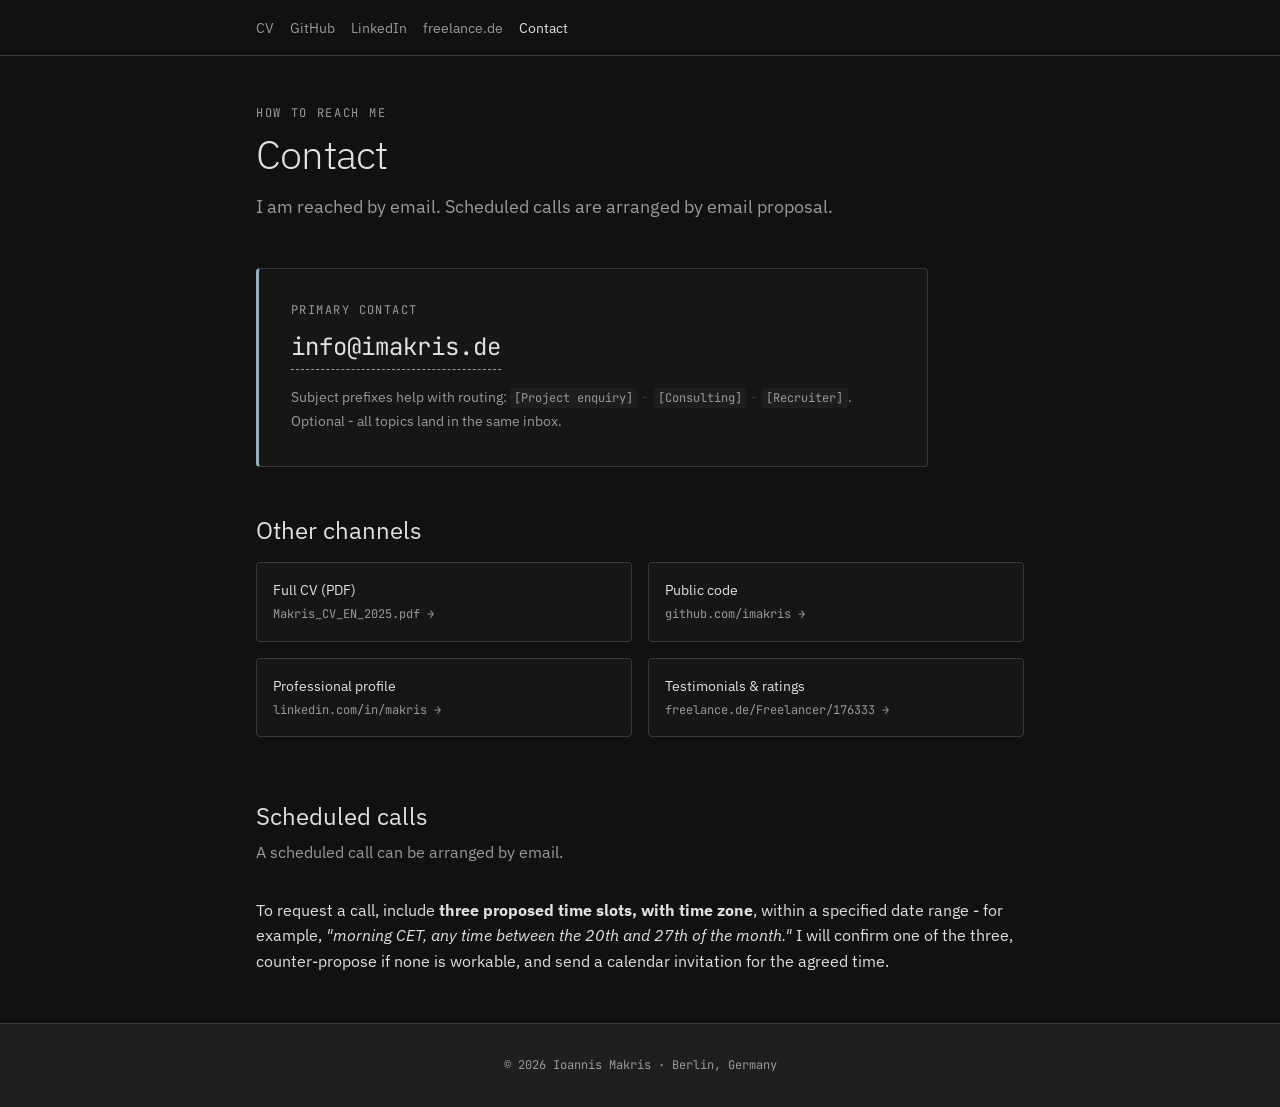
==== contact/index.html @ a661e5fc "Restyle site to match Varinomics design system; add contact page Adopt the Varinomics dark colour to" ====
<!doctype html>
<html lang="en" data-theme="dark">
<head>
    <meta charset="utf-8">
    <meta name="viewport" content="width=device-width, initial-scale=1">
    <meta name="color-scheme" content="dark">
    <title>Contact - Ioannis Makris</title>

    <meta name="description" content="Contact Ioannis Makris by email for software engineering and consulting enquiries. Based in Berlin, Germany; available for remote contracts.">
    <meta property="og:title" content="Contact - Ioannis Makris">
    <meta property="og:description" content="Contact Ioannis Makris by email for software engineering and consulting enquiries.">
    <meta property="og:type" content="website">
    <meta property="og:site_name" content="Ioannis Makris">

    <link rel="icon" type="image/svg+xml" href="data:image/svg+xml,%3Csvg xmlns='http://www.w3.org/2000/svg' viewBox='0 0 32 32'%3E%3Crect width='32' height='32' rx='4' fill='%23111' stroke='%233a3a3a' stroke-width='1.5' /%3E%3Ctext x='50%25' y='62%25' font-size='14' text-anchor='middle' fill='%236fa8c7' font-family='IBM Plex Sans, system-ui, sans-serif' font-weight='600'%3EIM%3C/text%3E%3C/svg%3E">

    <link rel="preconnect" href="https://fonts.googleapis.com">
    <link rel="preconnect" href="https://fonts.gstatic.com" crossorigin>
    <link rel="stylesheet" href="https://fonts.googleapis.com/css2?family=IBM+Plex+Sans:wght@300;400;600&family=JetBrains+Mono:wght@400&display=swap">
    <link rel="stylesheet" href="../styles.css">
</head>
<body>
    <a href="#main-content" class="skip-nav">Skip to content</a>

    <header class="site-header">
        <div class="header-inner">
            <nav class="site-nav" aria-label="Main navigation">
                <a href="../Makris_CV_EN_2025.pdf" target="_blank" rel="noopener noreferrer">CV</a>
                <a href="https://github.com/imakris" target="_blank" rel="noopener noreferrer">GitHub</a>
                <a href="https://www.linkedin.com/in/makris/" target="_blank" rel="noopener noreferrer">LinkedIn</a>
                <a href="https://www.freelance.de/Freelancer/176333" target="_blank" rel="noopener noreferrer">freelance.de</a>
                <a href="index.html" aria-current="page">Contact</a>
            </nav>
        </div>
    </header>

    <main id="main-content">
        <header class="page-header">
            <p class="page-kicker">HOW TO REACH ME</p>
            <h1 class="page-title">Contact</h1>
            <p class="page-tagline">
                I am reached by email. Scheduled calls are arranged by email proposal.
            </p>
        </header>

        <section class="email-card" aria-label="Primary contact">
            <p class="email-label">Primary contact</p>
            <a href="mailto:info@imakris.de" class="email-address">info@imakris.de</a>
            <p class="email-hint">
                Subject prefixes help with routing:
                <code>[Project enquiry]</code>
                <span class="sep">-</span>
                <code>[Consulting]</code>
                <span class="sep">-</span>
                <code>[Recruiter]</code>.
                Optional - all topics land in the same inbox.
            </p>
        </section>

        <section class="routes" aria-labelledby="routes-title">
            <h2 id="routes-title">Other channels</h2>
            <div class="routes-grid">
                <a href="../Makris_CV_EN_2025.pdf" class="route-card" target="_blank" rel="noopener noreferrer">
                    <p class="route-label">Full CV (PDF)</p>
                    <p class="route-target">Makris_CV_EN_2025.pdf &rarr;</p>
                </a>
                <a href="https://github.com/imakris" class="route-card" target="_blank" rel="noopener noreferrer">
                    <p class="route-label">Public code</p>
                    <p class="route-target">github.com/imakris &rarr;</p>
                </a>
                <a href="https://www.linkedin.com/in/makris/" class="route-card" target="_blank" rel="noopener noreferrer">
                    <p class="route-label">Professional profile</p>
                    <p class="route-target">linkedin.com/in/makris &rarr;</p>
                </a>
                <a href="https://www.freelance.de/Freelancer/176333" class="route-card" target="_blank" rel="noopener noreferrer">
                    <p class="route-label">Testimonials &amp; ratings</p>
                    <p class="route-target">freelance.de/Freelancer/176333 &rarr;</p>
                </a>
            </div>
        </section>

        <section class="scheduled" aria-labelledby="scheduled-title">
            <h2 id="scheduled-title" class="section-title">Scheduled calls</h2>
            <p class="section-tagline">A scheduled call can be arranged by email.</p>
            <p>
                To request a call, include <strong>three proposed time slots, with time zone</strong>, within a specified date range - for example, <em>"morning CET, any time between the 20th and 27th of the month."</em> I will confirm one of the three, counter-propose if none is workable, and send a calendar invitation for the agreed time.
            </p>
        </section>
    </main>

    <footer class="site-footer">
        <div class="footer-inner">
            <div class="footer-bottom">
                &copy; 2026 Ioannis Makris &middot; Berlin, Germany
            </div>
        </div>
    </footer>

</body>
</html>
---- styles.css ----
/* ==========================================================
   Design tokens - mirrored from the Varinomics website
   ========================================================== */
:root {
    --color-bg: #111;
    --color-bg-alt: #1f1f1f;
    --color-text: #e0e0e0;
    --color-text-muted: #999;
    --color-border: #3a3a3a;
    --color-link: #6fa8c7;
    --color-link-hover: #8ec4df;
    --color-accent: #8ab4c7;

    --font-body: 'IBM Plex Sans', system-ui, -apple-system, sans-serif;
    --font-mono: 'JetBrains Mono', ui-monospace, 'Cascadia Code', monospace;

    --size-xs: 0.75rem;
    --size-sm: 0.875rem;
    --size-base: 1rem;
    --size-lg: 1.125rem;
    --size-xl: 1.5rem;
    --size-2xl: 2rem;

    --space-xs: 0.25rem;
    --space-sm: 0.5rem;
    --space-md: 1rem;
    --space-lg: 2rem;
    --space-xl: 3rem;
    --space-2xl: 4rem;

    --max-width: 50rem;
    --header-height: 3.5rem;
}

/* Reset */
*, *::before, *::after {
    box-sizing: border-box;
    margin: 0;
    padding: 0;
}

html, body { height: 100%; }
html { -webkit-text-size-adjust: 100%; tab-size: 4; }

body {
    font-family: var(--font-body);
    font-size: var(--size-base);
    color: var(--color-text);
    background: rgba(17, 17, 17, 0.85);
    background-color: var(--color-bg);
    line-height: 1.6;
    -webkit-font-smoothing: antialiased;
    display: flex;
    flex-direction: column;
    min-height: 100vh;
    overflow-x: hidden;
}

img { display: block; max-width: 100%; }

a {
    color: var(--color-link);
    text-decoration: underline;
    text-underline-offset: 0.15em;
}

a:hover { color: var(--color-link-hover); }

:focus-visible {
    outline: 2px solid var(--color-link);
    outline-offset: 2px;
}

h1, h2, h3, h4 {
    line-height: 1.3;
    color: var(--color-text);
    margin-top: var(--space-lg);
    margin-bottom: var(--space-sm);
}

h1 { font-size: var(--size-2xl); margin-top: 0; }
h2 { font-size: var(--size-xl); }
h3 { font-size: var(--size-lg); }

p { margin-bottom: var(--space-md); }

ul, ol { padding-left: var(--space-lg); margin-bottom: var(--space-md); }
li { margin-bottom: var(--space-xs); }

code {
    font-family: var(--font-mono);
    font-size: var(--size-sm);
    background: #1e1e1e;
    padding: 0.15em 0.35em;
    border-radius: 3px;
}

/* Skip link */
.skip-nav {
    position: absolute;
    left: -9999px;
    top: auto;
    width: 1px;
    height: 1px;
    overflow: hidden;
    z-index: 100;
    padding: var(--space-sm) var(--space-md);
    background: var(--color-bg);
    color: var(--color-link);
    text-decoration: none;
    font-size: var(--size-sm);
    border: 2px solid var(--color-link);
}

.skip-nav:focus {
    position: fixed;
    left: var(--space-md);
    top: var(--space-md);
    width: auto;
    height: auto;
}

/* ==========================================================
   Site header / nav
   ========================================================== */
.site-header {
    border-bottom: 1px solid var(--color-border);
    background: var(--color-bg);
    position: sticky;
    top: 0;
    z-index: 10;
    min-height: var(--header-height);
}

.header-inner {
    max-width: var(--max-width);
    margin: 0 auto;
    padding: 0 var(--space-md);
    min-height: var(--header-height);
    display: flex;
    align-items: center;
    gap: var(--space-lg);
}

.site-nav {
    display: flex;
    flex-wrap: wrap;
    gap: var(--space-md);
}

.site-nav a {
    font-size: var(--size-sm);
    text-decoration: none;
    color: var(--color-text-muted);
}

.site-nav a:hover { color: var(--color-text); }

.site-nav a[aria-current="page"] {
    color: var(--color-text);
}

/* ==========================================================
   Main column
   ========================================================== */
main {
    flex: 1;
    width: 100%;
    max-width: var(--max-width);
    margin: 0 auto;
    padding: var(--space-lg) var(--space-md);
}

/* PageHeader */
.page-header {
    margin-bottom: var(--space-xl);
    padding-top: var(--space-md);
}

.page-kicker {
    font-family: var(--font-mono);
    font-size: var(--size-xs);
    color: var(--color-text-muted);
    letter-spacing: 0.14em;
    text-transform: uppercase;
    margin: 0 0 var(--space-sm);
}

.page-title {
    font-size: clamp(1.75rem, 3.5vw, 2.5rem);
    font-weight: 300;
    letter-spacing: -0.02em;
    line-height: 1.15;
    margin: 0 0 var(--space-md);
}

.page-tagline {
    font-size: var(--size-lg);
    color: var(--color-text-muted);
    max-width: 40rem;
    margin: 0;
    line-height: 1.5;
}

/* Intro / about block */
.intro-card {
    border: 1px solid var(--color-border);
    border-left: 3px solid var(--color-accent);
    border-radius: 4px;
    padding: var(--space-lg);
    margin-bottom: var(--space-xl);
    background: rgba(255, 255, 255, 0.02);
    max-width: 48rem;
}

.intro-card p { margin-bottom: var(--space-md); line-height: 1.7; }
.intro-card p:last-child { margin-bottom: 0; }

/* Section headers inside main */
.section-title {
    font-size: var(--size-xl);
    font-weight: 400;
    margin: var(--space-2xl) 0 var(--space-sm);
}

.section-tagline {
    color: var(--color-text-muted);
    max-width: 48rem;
    margin: 0 0 var(--space-lg);
    line-height: 1.6;
}

/* ==========================================================
   Project cards
   ========================================================== */
.projects {
    display: grid;
    grid-template-columns: 1fr;
    gap: var(--space-lg);
}

.project-card {
    border: 1px solid var(--color-border);
    border-radius: 6px;
    background: linear-gradient(
        180deg,
        color-mix(in srgb, var(--color-accent) 6%, rgba(17, 17, 17, 0.9)) 0%,
        rgba(17, 17, 17, 0.9) 30%
    );
    padding: var(--space-lg);
    transition: border-color 0.2s, box-shadow 0.2s;
}

.project-card:hover {
    border-color: var(--color-accent);
    box-shadow: 0 0 20px color-mix(in srgb, var(--color-accent) 8%, transparent);
}

.project-kicker {
    font-family: var(--font-mono);
    font-size: var(--size-xs);
    color: var(--color-accent);
    letter-spacing: 0.12em;
    text-transform: uppercase;
    margin: 0 0 var(--space-xs);
}

.project-card h3 {
    font-size: var(--size-lg);
    font-weight: 600;
    margin: 0 0 var(--space-xs);
}

.project-meta {
    font-family: var(--font-mono);
    font-size: var(--size-xs);
    color: var(--color-text-muted);
    margin: 0 0 var(--space-md);
}

.project-card p { line-height: 1.7; }

.project-card ul {
    padding-left: var(--space-lg);
    margin: var(--space-md) 0;
}

.project-card li {
    margin-bottom: var(--space-sm);
    line-height: 1.6;
}

.project-links {
    margin-top: var(--space-md);
    padding-top: var(--space-md);
    border-top: 1px solid var(--color-border);
}

.project-links p {
    margin: 0;
    font-size: var(--size-sm);
    color: var(--color-text-muted);
    line-height: 1.7;
}

.project-links .label {
    font-family: var(--font-mono);
    font-size: var(--size-xs);
    letter-spacing: 0.08em;
    text-transform: uppercase;
    color: var(--color-text-muted);
    margin-right: 0.4em;
}

/* ==========================================================
   Contact page
   ========================================================== */
.email-card {
    border: 1px solid var(--color-border);
    border-left: 3px solid var(--color-accent);
    border-radius: 4px;
    padding: var(--space-lg);
    margin-bottom: var(--space-xl);
    background: rgba(255, 255, 255, 0.02);
    max-width: 42rem;
}

.email-label {
    font-family: var(--font-mono);
    font-size: var(--size-xs);
    color: var(--color-text-muted);
    letter-spacing: 0.12em;
    text-transform: uppercase;
    margin: 0 0 var(--space-sm);
}

.email-address {
    display: inline-block;
    font-family: var(--font-mono);
    font-size: var(--size-xl);
    color: var(--color-text);
    text-decoration: none;
    border-bottom: 1px dashed var(--color-text-muted);
    padding-bottom: 0.1em;
    transition: color 0.2s, border-color 0.2s;
}

.email-address:hover {
    color: var(--color-link-hover);
    border-bottom-color: var(--color-link-hover);
}

.email-hint {
    font-size: var(--size-sm);
    color: var(--color-text-muted);
    margin: var(--space-md) 0 0;
    line-height: 1.7;
}

.email-hint code {
    font-size: var(--size-xs);
    white-space: nowrap;
}

.email-hint .sep {
    color: var(--color-border);
    margin: 0 0.15em;
}

.routes {
    margin-bottom: var(--space-xl);
}

.routes h2 {
    font-size: var(--size-xl);
    font-weight: 400;
    margin: 0 0 var(--space-md);
}

.routes-grid {
    display: grid;
    grid-template-columns: repeat(2, 1fr);
    gap: var(--space-md);
}

.route-card {
    display: block;
    border: 1px solid var(--color-border);
    border-radius: 4px;
    padding: var(--space-md);
    text-decoration: none;
    color: var(--color-text);
    background: rgba(255, 255, 255, 0.02);
    transition: border-color 0.2s, background-color 0.2s;
}

.route-card:hover {
    border-color: var(--color-accent);
    background: rgba(138, 180, 199, 0.05);
    color: var(--color-text);
}

.route-label {
    font-size: var(--size-sm);
    margin: 0 0 var(--space-xs);
}

.route-target {
    font-family: var(--font-mono);
    font-size: var(--size-xs);
    color: var(--color-text-muted);
    margin: 0;
    word-break: break-all;
}

/* ==========================================================
   Site footer
   ========================================================== */
.site-footer {
    border-top: 1px solid var(--color-border);
    background: var(--color-bg-alt);
    margin-top: auto;
    padding: var(--space-lg) var(--space-md);
}

.footer-inner {
    max-width: var(--max-width);
    margin: 0 auto;
}

.footer-bottom {
    font-family: var(--font-mono);
    font-size: var(--size-xs);
    color: var(--color-text-muted);
    text-align: center;
}

/* ==========================================================
   Responsive
   ========================================================== */
@media (max-width: 640px) {
    .site-nav {
        gap: var(--space-sm);
    }

    .routes-grid {
        grid-template-columns: 1fr;
    }
}
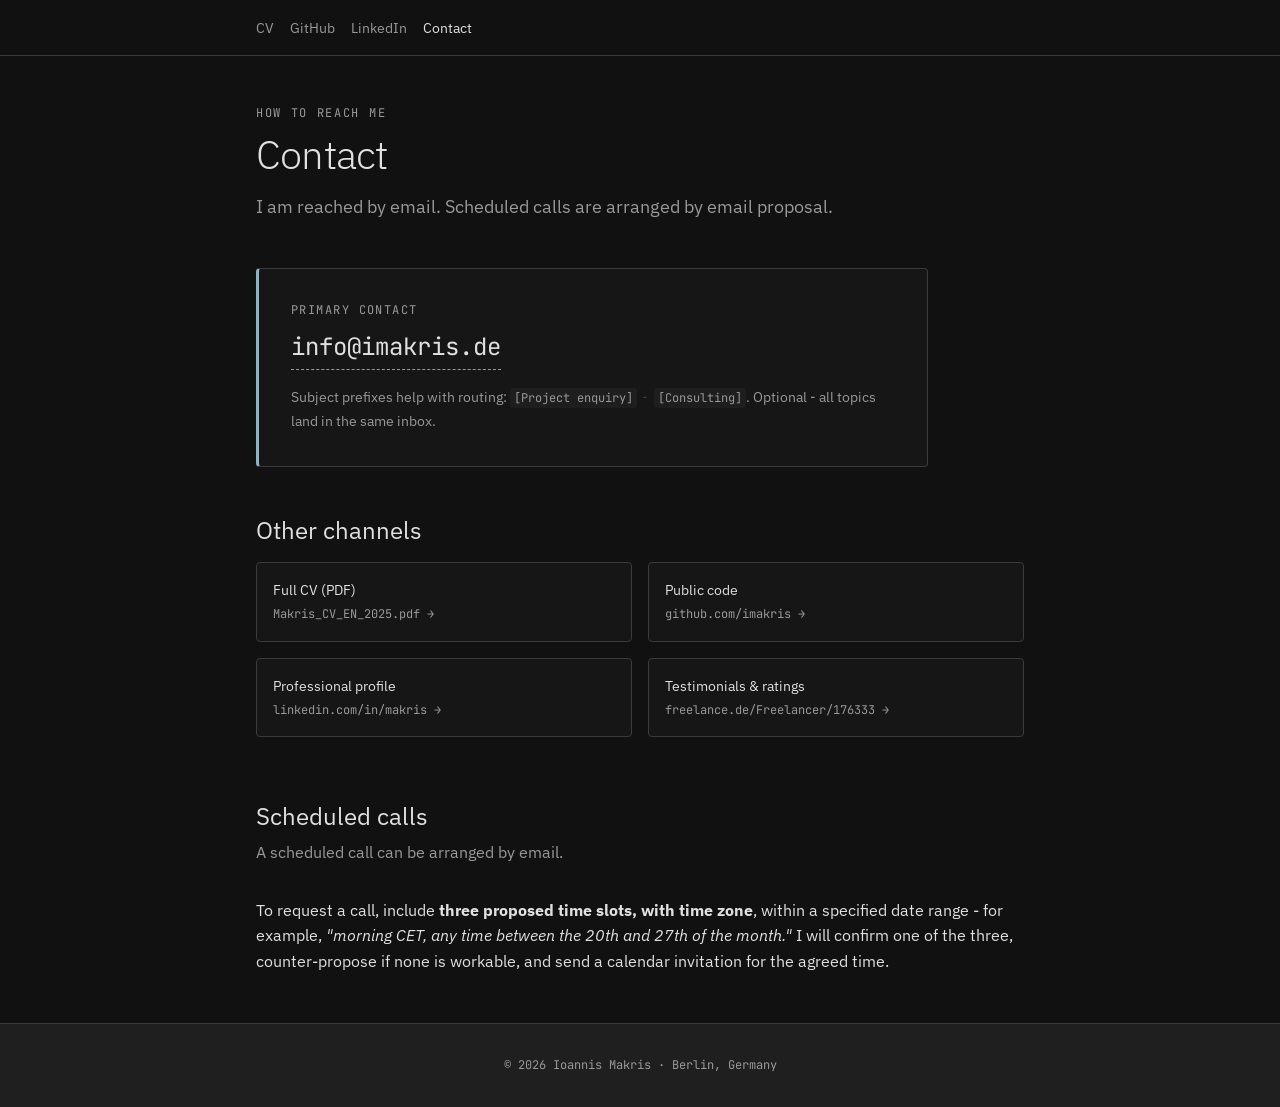
==== commit 7c453c2b: "Demote freelance.de from nav; drop [Recruiter] subject prefix Remove freelance.de from the top navig" ====
--- a/contact/index.html
+++ b/contact/index.html
@@ -28,7 +28,6 @@
                 <a href="../Makris_CV_EN_2025.pdf" target="_blank" rel="noopener noreferrer">CV</a>
                 <a href="https://github.com/imakris" target="_blank" rel="noopener noreferrer">GitHub</a>
                 <a href="https://www.linkedin.com/in/makris/" target="_blank" rel="noopener noreferrer">LinkedIn</a>
-                <a href="https://www.freelance.de/Freelancer/176333" target="_blank" rel="noopener noreferrer">freelance.de</a>
                 <a href="index.html" aria-current="page">Contact</a>
             </nav>
         </div>
@@ -50,9 +49,7 @@
                 Subject prefixes help with routing:
                 <code>[Project enquiry]</code>
                 <span class="sep">-</span>
-                <code>[Consulting]</code>
-                <span class="sep">-</span>
-                <code>[Recruiter]</code>.
+                <code>[Consulting]</code>.
                 Optional - all topics land in the same inbox.
             </p>
         </section>
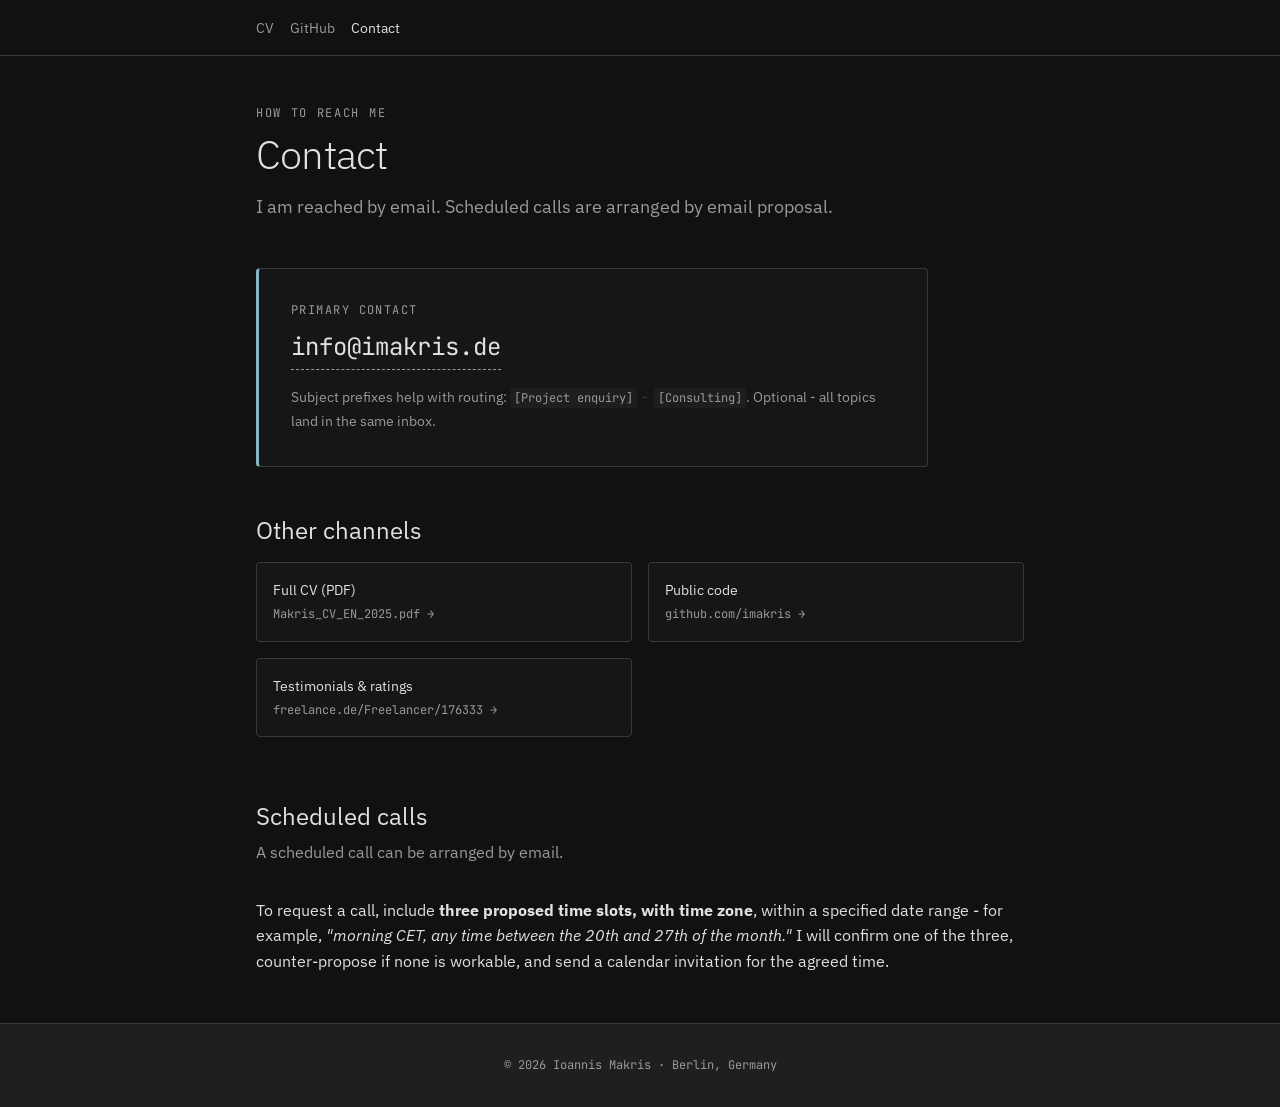
==== commit 2a07d03c: "Temporarily remove LinkedIn links pending profile update The LinkedIn profile is currently empty, so" ====
--- a/contact/index.html
+++ b/contact/index.html
@@ -27,7 +27,6 @@
             <nav class="site-nav" aria-label="Main navigation">
                 <a href="../Makris_CV_EN_2025.pdf" target="_blank" rel="noopener noreferrer">CV</a>
                 <a href="https://github.com/imakris" target="_blank" rel="noopener noreferrer">GitHub</a>
-                <a href="https://www.linkedin.com/in/makris/" target="_blank" rel="noopener noreferrer">LinkedIn</a>
                 <a href="index.html" aria-current="page">Contact</a>
             </nav>
         </div>
@@ -65,10 +64,6 @@
                     <p class="route-label">Public code</p>
                     <p class="route-target">github.com/imakris &rarr;</p>
                 </a>
-                <a href="https://www.linkedin.com/in/makris/" class="route-card" target="_blank" rel="noopener noreferrer">
-                    <p class="route-label">Professional profile</p>
-                    <p class="route-target">linkedin.com/in/makris &rarr;</p>
-                </a>
                 <a href="https://www.freelance.de/Freelancer/176333" class="route-card" target="_blank" rel="noopener noreferrer">
                     <p class="route-label">Testimonials &amp; ratings</p>
                     <p class="route-target">freelance.de/Freelancer/176333 &rarr;</p>
